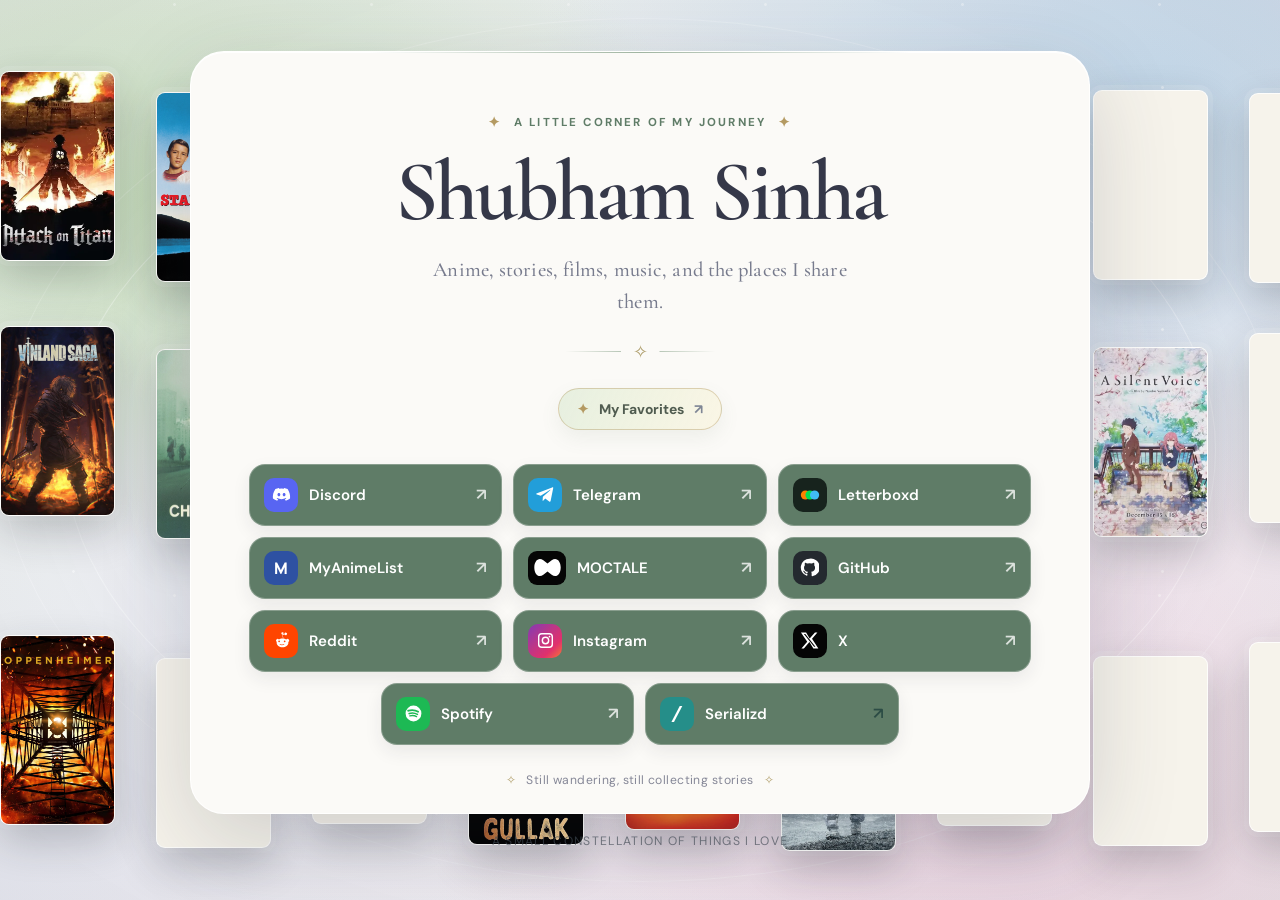
==== index.html @ 3f1599e7 "Add personal social hub website" ====
<!doctype html>
<html lang="en">
<head>
  <meta charset="utf-8">
  <meta name="viewport" content="width=device-width, initial-scale=1">
  <meta name="theme-color" content="#e8eee8">
  <meta name="description" content="Shubham Sinha's corner of the web: anime, films, stories, music, and more.">
  <title>Shubham Sinha — A Little Corner of My Journey</title>
  <link rel="preconnect" href="https://fonts.googleapis.com">
  <link rel="preconnect" href="https://fonts.gstatic.com" crossorigin>
  <link href="https://fonts.googleapis.com/css2?family=DM+Sans:wght@400;500;600;700&family=Manrope:wght@400;500;600;700;800&display=swap" rel="stylesheet">
  <link rel="stylesheet" href="style.css">
  <script src="script.js" defer></script>
</head>
<body>
  <div class="ambient-sky" aria-hidden="true">
    <div class="starfield"></div>
    <div class="orbit-ring orbit-ring--one"></div>
    <div class="orbit-ring orbit-ring--two"></div>
  </div>

  <div class="poster-field" aria-hidden="true">
    <div class="poster-lane poster-lane--one" data-lane="0"></div>
    <div class="poster-lane poster-lane--two" data-lane="1"></div>
    <div class="poster-lane poster-lane--three" data-lane="2"></div>
  </div>

  <main class="page-shell">
    <section class="profile-card" aria-labelledby="profile-name">
      <header class="profile-header">
        <p class="eyebrow"><span aria-hidden="true">✦</span> A little corner of my journey <span aria-hidden="true">✦</span></p>
        <h1 id="profile-name">Shubham Sinha</h1>
        <p class="intro">Anime, stories, films, music, and the places I share them.</p>
        <div class="journey-mark" aria-hidden="true"><span></span><i>✧</i><span></span></div>
        <a class="favorites-portal" href="favorites.html"><span class="favorites-portal__star" aria-hidden="true">✦</span><span>My Favorites</span><span class="favorites-portal__arrow" aria-hidden="true">↗</span></a>
      </header>

      <nav class="social-links" aria-label="Social profiles">
        <a class="social-link social-link--discord" href="https://discord.com/users/1115243371095658556" target="_blank" rel="noopener noreferrer"><span class="social-icon" aria-hidden="true"><svg viewBox="0 0 24 24"><path d="M19.7 5.1a18 18 0 0 0-4.4-1.4l-.5 1a16.7 16.7 0 0 0-5.6 0l-.5-1a18 18 0 0 0-4.4 1.4C1.5 9.2.8 13.2 1.2 17.1a18 18 0 0 0 5.4 2.7l1.2-2a11.7 11.7 0 0 1-1.9-.9l.5-.4a12.8 12.8 0 0 0 11.2 0l.5.4a11.7 11.7 0 0 1-1.9.9l1.2 2a18 18 0 0 0 5.4-2.7c.5-4.6-.8-8.5-3.1-12ZM8.7 14.2c-1 0-1.8-.9-1.8-2s.8-2 1.8-2 1.8.9 1.8 2-.8 2-1.8 2Zm6.6 0c-1 0-1.8-.9-1.8-2s.8-2 1.8-2 1.8.9 1.8 2-.8 2-1.8 2Z"/></svg></span><span class="social-name">Discord</span><span class="link-arrow" aria-hidden="true">↗</span></a>
        <a class="social-link social-link--telegram" href="https://t.me/" target="_blank" rel="noopener noreferrer"><span class="social-icon" aria-hidden="true"><svg viewBox="0 0 24 24"><path d="M21.7 4.2 18.5 20c-.2 1.1-.9 1.4-1.8.9l-5-3.7-2.4 2.3c-.3.3-.5.5-1 .5l.4-5.1 9.3-8.4c.4-.4-.1-.6-.6-.2L6 13.5l-4.9-1.6c-1.1-.3-1.1-1.1.2-1.6L20.4 3c.9-.3 1.7.2 1.3 1.2Z"/></svg></span><span class="social-name">Telegram</span><span class="link-arrow" aria-hidden="true">↗</span></a>
        <a class="social-link social-link--letterboxd" href="https://letterboxd.com/_sinhashubham_/" target="_blank" rel="noopener noreferrer"><span class="social-icon letterboxd-mark" aria-hidden="true"><svg viewBox="0 0 24 24"><circle cx="7" cy="12" r="5"/><circle cx="12" cy="12" r="5"/><circle cx="17" cy="12" r="5"/></svg></span><span class="social-name">Letterboxd</span><span class="link-arrow" aria-hidden="true">↗</span></a>
        <a class="social-link social-link--mal" href="https://myanimelist.net/profile/lunthra" target="_blank" rel="noopener noreferrer"><span class="social-icon mal-mark" aria-hidden="true">M</span><span class="social-name">MyAnimeList</span><span class="link-arrow" aria-hidden="true">↗</span></a>
        <a class="social-link social-link--moctale" href="https://www.moctale.in/u/shubham_sinha" target="_blank" rel="noopener noreferrer"><span class="social-icon moctale-mark" aria-hidden="true"><svg viewBox="0 0 30 24"><path d="M3 12C3 5.8 7 2.2 11.2 5.4L15 8.3l3.8-2.9C23 2.2 27 5.8 27 12s-4 9.8-8.2 6.6L15 15.7l-3.8 2.9C7 21.8 3 18.2 3 12Z"/></svg></span><span class="social-name">MOCTALE</span><span class="link-arrow" aria-hidden="true">↗</span></a>
        <a class="social-link social-link--github" href="https://github.com/Lunthra" target="_blank" rel="noopener noreferrer"><span class="social-icon" aria-hidden="true"><svg viewBox="0 0 24 24"><path d="M12 .9a11.1 11.1 0 0 0-3.5 21.6c.6.1.8-.3.8-.6v-2.1c-3.1.7-3.8-1.3-3.8-1.3-.5-1.3-1.2-1.6-1.2-1.6-1-.7.1-.7.1-.7 1.1.1 1.7 1.1 1.7 1.1 1 .1.8 2.4 3.4 1.7.1-.7.4-1.2.7-1.5-2.5-.3-5.1-1.3-5.1-5.5 0-1.2.4-2.2 1.1-3-.1-.3-.5-1.5.1-3.1 0 0 .9-.3 3 1.1a10.4 10.4 0 0 1 5.5 0c2.1-1.4 3-1.1 3-1.1.6 1.6.2 2.8.1 3.1.7.8 1.1 1.8 1.1 3 0 4.2-2.6 5.2-5.1 5.5.4.3.8 1 .8 2v3c0 .3.2.7.8.6A11.1 11.1 0 0 0 12 .9Z"/></svg></span><span class="social-name">GitHub</span><span class="link-arrow" aria-hidden="true">↗</span></a>
        <a class="social-link social-link--reddit" href="https://www.reddit.com/user/ShubhamSinha_/" target="_blank" rel="noopener noreferrer"><span class="social-icon" aria-hidden="true"><svg viewBox="0 0 24 24"><path d="M14.8 3.2a1.5 1.5 0 1 0-1.4 1.5l1 4.6a12 12 0 0 0-5.7 1.4 2.1 2.1 0 1 0-2.7 3.2c0 .3-.1.6-.1.9 0 3.2 3.3 5.8 7.4 5.8s7.4-2.6 7.4-5.8l-.1-.9a2.1 2.1 0 1 0-2.6-3.2 12 12 0 0 0-4.1-1.3l-.9-4.3 3-.6a1.6 1.6 0 1 0-.2-1l-3.5.7ZM9 14.1a1.1 1.1 0 1 1 0-2.2 1.1 1.1 0 0 1 0 2.2Zm6.3 3.1a5 5 0 0 1-5.5 0 .5.5 0 0 1 .6-.8 4 4 0 0 0 4.3 0 .5.5 0 1 1 .6.8Zm.7-3.1a1.1 1.1 0 1 1 0-2.2 1.1 1.1 0 0 1 0 2.2Z"/></svg></span><span class="social-name">Reddit</span><span class="link-arrow" aria-hidden="true">↗</span></a>
        <a class="social-link social-link--instagram" href="https://www.instagram.com/_sinhashubham_/" target="_blank" rel="noopener noreferrer"><span class="social-icon" aria-hidden="true"><svg viewBox="0 0 24 24"><path d="M7.3 2.5h9.4a4.8 4.8 0 0 1 4.8 4.8v9.4a4.8 4.8 0 0 1-4.8 4.8H7.3a4.8 4.8 0 0 1-4.8-4.8V7.3a4.8 4.8 0 0 1 4.8-4.8Zm0 1.8a3 3 0 0 0-3 3v9.4a3 3 0 0 0 3 3h9.4a3 3 0 0 0 3-3V7.3a3 3 0 0 0-3-3H7.3ZM12 7.1a4.9 4.9 0 1 1 0 9.8 4.9 4.9 0 0 1 0-9.8Zm0 1.8a3.1 3.1 0 1 0 0 6.2 3.1 3.1 0 0 0 0-6.2Zm5.1-3a1.1 1.1 0 1 1 0 2.2 1.1 1.1 0 0 1 0-2.2Z"/></svg></span><span class="social-name">Instagram</span><span class="link-arrow" aria-hidden="true">↗</span></a>
        <a class="social-link social-link--x" href="https://x.com/SSinha6355" target="_blank" rel="noopener noreferrer"><span class="social-icon" aria-hidden="true"><svg viewBox="0 0 24 24"><path d="M18.9 2H22l-6.8 7.8L23.2 22h-6.3l-5-8-7 8H1.8l7.3-8.4L1.2 2h6.5l4.5 7.4L18.9 2Zm-1.1 18h1.7L6.7 3.9H4.9L17.8 20Z"/></svg></span><span class="social-name">X</span><span class="link-arrow" aria-hidden="true">↗</span></a>
        <a class="social-link social-link--spotify" href="https://open.spotify.com/user/31fpom3zlv6yt6jeaqxa42qtnzzy" target="_blank" rel="noopener noreferrer"><span class="social-icon" aria-hidden="true"><svg viewBox="0 0 24 24"><path d="M12 2a10 10 0 1 0 0 20 10 10 0 0 0 0-20Zm4.6 14.4a.8.8 0 0 1-1.1.3 9.7 9.7 0 0 0-7.8-.9.8.8 0 1 1-.5-1.5 11.2 11.2 0 0 1 9.1 1 .8.8 0 0 1 .3 1.1Zm1.2-2.7a1 1 0 0 1-1.3.3 12 12 0 0 0-9.4-1.1 1 1 0 1 1-.6-1.8 14 14 0 0 1 11 1.3 1 1 0 0 1 .3 1.3Zm.1-2.8A14.5 14.5 0 0 0 6 9.5a1.2 1.2 0 1 1-.7-2.2 16.8 16.8 0 0 1 13.3 1.6 1.2 1.2 0 0 1-.7 2Z"/></svg></span><span class="social-name">Spotify</span><span class="link-arrow" aria-hidden="true">↗</span></a>
        <a class="social-link social-link--serializd" href="https://www.serializd.com/user/Shubham_sinha/profile" target="_blank" rel="noopener noreferrer"><span class="social-icon serializd-mark" aria-hidden="true"><svg viewBox="0 0 24 24"><path d="M17.8 3.2 8.7 20.8H5.9L15 3.2h2.8Z"/></svg></span><span class="social-name">Serializd</span><span class="link-arrow" aria-hidden="true">↗</span></a>
      </nav>

      <footer class="card-footer"><span aria-hidden="true">✧</span> Still wandering, still collecting stories <span aria-hidden="true">✧</span></footer>
    </section>
    <p class="page-note">A small constellation of things I love</p>
  </main>
</body>
</html>
---- style.css ----
@import url("https://fonts.googleapis.com/css2?family=Cormorant+Garamond:ital,wght@0,400;0,500;0,600;0,700;1,400;1,500&display=swap");

:root {
  color-scheme: light;
  --ink: #353849;
  --muted: #777b8d;
  --sage-deep: #5f7c67;
  --line: rgba(80, 85, 105, .15);
  --shadow: 0 28px 90px rgba(47, 54, 68, .19);
}

* { box-sizing: border-box; }
html { min-width: 320px; min-height: 100%; scroll-behavior: smooth; }
body {
  position: relative; isolation: isolate; display: grid; min-height: 100vh; margin: 0;
  padding: clamp(24px, 5vh, 64px) 22px; overflow-x: hidden; place-items: center; color: var(--ink);
  background: radial-gradient(ellipse at 13% 22%, rgba(193,220,179,.88), transparent 34rem),
    radial-gradient(ellipse at 89% 12%, rgba(185,211,232,.88), transparent 38rem),
    radial-gradient(ellipse at 77% 89%, rgba(233,202,221,.70), transparent 35rem),
    linear-gradient(145deg, #e8eee8 0%, #e8e9f2 49%, #f1e8eb 100%);
  font-family: "DM Sans", sans-serif;
}
body::before { position: fixed; z-index: -2; inset: 0; pointer-events: none; content: ""; opacity: .45;
  background-image: radial-gradient(circle, rgba(255,255,255,.95) 1px, transparent 1.8px), radial-gradient(circle, rgba(255,255,255,.8) 1px, transparent 1.8px);
  background-size: 121px 121px, 197px 197px; background-position: 13px 27px, 76px 103px; }
.ambient-sky { position: fixed; z-index: -1; inset: 0; overflow: hidden; pointer-events: none; }
.starfield { position: absolute; inset: 0; background: radial-gradient(ellipse at center, transparent 16%, rgba(246,246,241,.10) 68%, rgba(54,61,75,.12) 140%); }
.orbit-ring { position: absolute; top: 50%; left: 50%; width: min(90vw,1280px); height: min(82vh,900px); border: 1px solid rgba(255,255,255,.33); border-radius: 50%; transform: translate(-50%,-50%); }
.orbit-ring--two { width: min(100vw,1450px); height: min(96vh,1080px); border-color: rgba(255,255,255,.19); }

.poster-field { position: fixed; z-index: 1; inset: 0; overflow: hidden; pointer-events: none; }
.poster-lane { position: absolute; left: 0; width: 100%; height: clamp(120px, 16vw, 190px); overflow: visible; }
.poster-lane--one { top: 9%; }
.poster-lane--two { top: 37.5%; }
.poster-lane--three { bottom: 7%; }
.poster-track { display: flex; width: max-content; height: 100%; animation: poster-loop var(--loop-duration, 70s) linear infinite; will-change: transform; }
.poster-track--reverse { animation-direction: reverse; }
.poster-group { display: flex; height: 100%; align-items: center; gap: clamp(24px, 3.2vw, 54px); padding-right: clamp(24px, 3.2vw, 54px); }
.poster-frame { position: relative; flex: 0 0 auto; width: clamp(86px, 9vw, 142px); height: 100%; align-self: center; overflow: hidden; border: 1px solid rgba(255,255,255,.82); border-radius: 9px; background: #f6f3eb; box-shadow: 0 16px 42px rgba(33,39,48,.24), 0 0 0 5px rgba(255,255,255,.12); transform: translateY(var(--poster-offset, 0px)); }
.poster-frame img { display: block; width: 100%; height: 100%; object-fit: cover; background: transparent; }
@keyframes poster-loop { to { transform: translateX(-50%); } }

.page-shell { position: relative; z-index: 2; width: min(100%, 900px); margin: auto; }
.profile-card { position: relative; padding: clamp(34px,5vw,62px) clamp(22px,5vw,58px) 25px; overflow: hidden; border: 1px solid rgba(255,255,255,.92); border-radius: 34px; background: #fbfaf7; box-shadow: var(--shadow), inset 0 1px 0 rgba(255,255,255,.98); }
.profile-card::before { position: absolute; top: 0; left: 50%; width: min(66%,540px); height: 1px; content: ""; background: linear-gradient(90deg,transparent,rgba(128,156,130,.75),transparent); transform: translateX(-50%); }
.profile-header { max-width: 650px; margin: 0 auto 34px; text-align: center; }
.eyebrow { display: flex; align-items: center; justify-content: center; gap: 12px; margin: 0 0 17px; color: var(--sage-deep); font-size: .72rem; font-weight: 700; letter-spacing: .19em; text-transform: uppercase; }
.eyebrow span { color: #b49a62; font-size: .85rem; }
h1 { margin: 0; font-family: "Manrope", sans-serif; font-size: clamp(2.6rem,7vw,5rem); font-weight: 800; letter-spacing: -.075em; line-height: 1.04; }
.intro { max-width: 450px; margin: 17px auto 0; color: var(--muted); font-size: clamp(.98rem,2vw,1.12rem); line-height: 1.75; }
.journey-mark { display: flex; width: 150px; align-items: center; gap: 12px; margin: 23px auto 0; color: #ad9c69; }
.journey-mark span { height: 1px; flex: 1; background: linear-gradient(90deg,transparent,rgba(128,156,130,.55)); }
.journey-mark span:last-child { transform: scaleX(-1); }
.journey-mark i { font-size: 1.1rem; font-style: normal; }
.social-links { display: grid; grid-template-columns: repeat(6,minmax(0,1fr)); gap: 11px; } .social-links > a { grid-column: span 2; } .social-links > a:nth-last-child(2) { grid-column: 2 / span 2; } .social-links > a:last-child { grid-column: 4 / span 2; }
.social-links a { --brand: #5f7c67; --tint: #f2f6f1; display: flex; min-height: 62px; align-items: center; justify-content: flex-start; gap: 11px; padding: 12px 14px; border: 1px solid color-mix(in srgb,var(--brand) 23%,white); border-radius: 16px; color: var(--ink); background: var(--tint); font-size: .94rem; font-weight: 600; text-decoration: none; transition: transform 220ms ease, background-color 220ms ease, border-color 220ms ease, box-shadow 220ms ease; }
.social-links a:hover { transform: translateY(-3px); border-color: color-mix(in srgb,var(--brand) 54%,white); background: color-mix(in srgb,var(--brand) 13%,white); box-shadow: 0 12px 28px color-mix(in srgb,var(--brand) 14%,transparent); }
.social-link--discord { --brand:#5865f2; --tint:#f1f2ff; }
.social-link--telegram { --brand:#229ed9; --tint:#eff9fd; }
.social-link--letterboxd { --brand:#16883d; --tint:#edf8f0; }
.social-link--mal { --brand:#2e51a2; --tint:#f0f3fb; }
.social-link--moctale { --brand:#697b69; --tint:#f2f5f0; }
.social-link--github { --brand:#24292f; --tint:#f1f2f3; }
.social-link--reddit { --brand:#ff4500; --tint:#fff3ee; }
.social-link--instagram { --brand:#d94379; --tint:#fff0f5; }
.social-link--x { --brand:#111111; --tint:#f1f1f1; }
.social-link--spotify { --brand:#16883d; --tint:#eef8f0; }
.social-link--serializd { --brand:#3baf9d; --tint:#eefdFA; }
.social-icon { display: grid; width: 34px; height: 34px; flex: 0 0 34px; place-items: center; border-radius: 10px; color: #fff; background: var(--brand); }
.social-icon svg { display: block; width: 19px; height: 19px; fill: currentColor; }
.letterboxd-mark svg { width: 22px; height: 22px; }
.mal-mark,.moctale-mark { font-family: "Manrope",sans-serif; font-size: 1rem; font-weight: 800; letter-spacing: -.06em; }
.moctale-mark { border-radius: 50%; font-family: Georgia,serif; font-style: italic; }
.serializd-mark svg { width: 22px; height: 22px; }
.social-name { min-width: 0; overflow: hidden; text-overflow: ellipsis; white-space: nowrap; }
.link-arrow { margin-left: auto; color: color-mix(in srgb,var(--brand) 66%,#858797); font-size: 1.03rem; transition: transform 220ms ease,color 220ms ease; }
.social-links a:hover .link-arrow { color: var(--brand); transform: translate(2px,-2px); }
.social-links a:focus-visible { outline: 3px solid var(--brand); outline-offset: 3px; }
.card-footer { display: flex; align-items: center; justify-content: center; gap: 10px; margin-top: 27px; color: #858797; font-size: .76rem; letter-spacing: .035em; text-align: center; }
.card-footer span { color: #ae9b65; }
.page-note { margin: 19px 0 0; color: rgba(67,76,85,.67); font-size: .76rem; letter-spacing: .11em; text-align: center; text-transform: uppercase; }

@media (max-width: 1100px) { .page-shell { width: min(100%,820px); } .poster-lane { height: 140px; } .poster-frame { width: 100px; } }
@media (max-width: 720px) {
  body { padding: 25px 14px; }
  .page-shell { width: min(100%,580px); }
  .profile-card { padding: 37px 21px 22px; border-radius: 27px; background: #fbfaf7; }
  .profile-header { margin-bottom: 28px; }
  .social-links { grid-template-columns: repeat(4,minmax(0,1fr)); gap: 9px; } .social-links > a { grid-column: span 2; } .social-links > a:nth-last-child(2) { grid-column: span 2; } .social-links > a:last-child { grid-column: span 2; }
  .social-links a { min-height: 56px; gap: 9px; padding: 10px 11px; font-size: .84rem; } .social-icon { width: 31px; height: 31px; flex-basis: 31px; border-radius: 9px; } .social-icon svg { width: 17px; height: 17px; }
  .poster-lane { height: 104px; }
  .poster-frame { width: 70px; border-radius: 6px; }
  .poster-group { gap: 30px; padding-right: 30px; }
  .poster-lane--one { top: 4%; }
  .poster-lane--two { top: 43%; }
  .poster-lane--three { bottom: 4%; }
  .orbit-ring { width: 130vw; height: 78vh; }
  .orbit-ring--two { width: 150vw; height: 96vh; }
}
@media (max-width: 390px) { .social-links { grid-template-columns: 1fr; } .social-links > a,.social-links > a:nth-last-child(2),.social-links > a:last-child { grid-column: 1; } .eyebrow { gap: 7px; font-size: .62rem; letter-spacing: .14em; } .card-footer { font-size: .68rem; } }
@media (prefers-reduced-motion: reduce) { html { scroll-behavior: auto; } .poster-track { animation: none; } *,*::before,*::after { transition-duration: .01ms !important; } }

/* Full brand-color social buttons */
.social-links .social-link { --foreground:#fff; --button-background:var(--brand); color:var(--foreground); border-color:rgba(255,255,255,.26); background:var(--button-background); box-shadow:0 7px 18px rgba(36,43,55,.08); }
.social-links .social-link:hover { border-color:rgba(255,255,255,.5); background:var(--button-background); filter:brightness(.92); box-shadow:0 12px 26px rgba(36,43,55,.16); }
.social-links .social-link:focus-visible { outline:3px solid var(--brand); outline-offset:4px; }
.social-links .social-link .social-icon { color:var(--foreground); background:rgba(255,255,255,.16); }
.social-links .social-link .link-arrow { color:rgba(255,255,255,.78); }
.social-links .social-link:hover .link-arrow { color:#fff; }
.social-link--discord { --brand:#5865f2; }
.social-link--telegram { --brand:#229ed9; }
.social-link--letterboxd { --brand:#17231d; }
.social-links .social-link--letterboxd .social-icon { background:transparent; }
.social-link--letterboxd .letterboxd-mark svg circle:nth-child(1) { fill:#ff8000; }
.social-link--letterboxd .letterboxd-mark svg circle:nth-child(2) { fill:#00e054; }
.social-link--letterboxd .letterboxd-mark svg circle:nth-child(3) { fill:#40bcf4; }
.social-link--mal { --brand:#2e51a2; }
.social-link--moctale { --brand:#050505; }
.social-links .social-link--moctale .social-icon { width:38px; flex-basis:38px; background:transparent; }
.social-links .social-link--moctale .social-icon svg { width:33px; height:27px; }
.social-link--github { --brand:#24292f; }
.social-link--reddit { --brand:#ff4500; }
.social-link--instagram { --brand:#c13584; --button-background:linear-gradient(115deg,#833ab4 0%,#c13584 42%,#e1306c 72%,#f77737 100%); }
.social-link--x { --brand:#050505; }
.social-link--spotify { --brand:#16883d; }
.social-link--serializd { --brand:#54ded8; --foreground:#113333; }
.social-links .social-link--serializd .social-icon { color:#fff; background:#258e89; }
.social-links .social-link--serializd .link-arrow { color:rgba(17,51,51,.65); }
.social-links .social-link--serializd:hover .link-arrow { color:#113333; }

/* Keep the profile cards sage; apply each brand color only to its icon tile. */
.social-links .social-link { --brand:#5f7c67; --button-background:#5f7c67; color:#fff; border-color:rgba(255,255,255,.26); background:#5f7c67; }
.social-links .social-link:hover { background:#5f7c67; filter:brightness(.94); }
.social-links .social-link .social-icon { color:#fff; background:rgba(255,255,255,.16); }
.social-links .social-link--discord .social-icon { background:#5865f2; }
.social-links .social-link--telegram .social-icon { background:#229ed9; }
.social-links .social-link--letterboxd .social-icon { background:#17231d; }
.social-links .social-link--mal .social-icon { background:#2e51a2; }
.social-links .social-link--moctale .social-icon { background:#050505; }
.social-links .social-link--github .social-icon { background:#24292f; }
.social-links .social-link--reddit .social-icon { background:#ff4500; }
.social-links .social-link--instagram .social-icon { background:linear-gradient(135deg,#833ab4 0%,#c13584 45%,#e1306c 72%,#f77737 100%); }
.social-links .social-link--x .social-icon { background:#050505; }
.social-links .social-link--spotify .social-icon { background:#1db954; }
.social-links .social-link--serializd .social-icon { background:#258e89; }
.social-links .social-link--letterboxd .letterboxd-mark svg circle:nth-child(1) { fill:#ff8000; }
.social-links .social-link--letterboxd .letterboxd-mark svg circle:nth-child(2) { fill:#00e054; }
.social-links .social-link--letterboxd .letterboxd-mark svg circle:nth-child(3) { fill:#40bcf4; }

/* Moctale's app mark sits in a rounded square, not a circle. */
.social-links .social-link--moctale .social-icon { border-radius:9px; background:#050505; }

.favorites-portal { display:flex; width:max-content; max-width:100%; align-items:center; justify-content:center; gap:10px; margin:25px auto 29px; padding:11px 18px; border:1px solid rgba(180,154,98,.42); border-radius:999px; color:#505c50; background:linear-gradient(115deg,rgba(225,237,218,.82),rgba(250,245,227,.92)); font-size:.87rem; font-weight:700; text-decoration:none; box-shadow:0 8px 20px rgba(95,124,103,.09); transition:transform 200ms ease,box-shadow 200ms ease,border-color 200ms ease; }
.favorites-portal:hover { transform:translateY(-2px); border-color:rgba(180,154,98,.75); box-shadow:0 12px 24px rgba(95,124,103,.14); }
.favorites-portal:focus-visible,.home-link:focus-visible { outline:3px solid #8597ab; outline-offset:4px; }
.favorites-portal__star { color:#b49a62; }
.favorites-portal__arrow { color:#7f8695; }
.favorites-page .profile-card { padding-bottom:clamp(30px,5vw,58px); }
.favorites-topline { display:flex; justify-content:center; margin:0 0 27px; }
.home-link { display:inline-flex; align-items:center; gap:9px; padding:9px 14px; border:1px solid var(--line); border-radius:999px; color:#596d5b; background:#fff; font-size:.84rem; font-weight:700; text-decoration:none; }
.favorites-intro { max-width:500px; }
.favorite-shelves { display:grid; grid-template-columns:repeat(2,minmax(0,1fr)); gap:13px; }
.favorite-shelf { position:relative; min-height:158px; overflow:hidden; padding:20px 21px; border:1px solid rgba(95,124,103,.17); border-radius:18px; background:linear-gradient(135deg,#f2f6ef 0%,#f8f5ec 100%); }
.favorite-shelf:nth-child(3n+2) { background:linear-gradient(135deg,#eff3f8 0%,#f7f3f7 100%); }
.favorite-shelf:nth-child(3n) { background:linear-gradient(135deg,#f7f0e7 0%,#f5f5ee 100%); }
.favorite-shelf__number { display:block; margin-bottom:14px; color:#a99868; font-size:.7rem; font-weight:700; letter-spacing:.17em; }
.favorite-shelf h2 { margin:0; color:var(--ink); font-family:"Manrope",sans-serif; font-size:1.15rem; font-weight:750; letter-spacing:-.035em; }
.favorite-shelf p { margin:8px 0 0; color:var(--muted); font-size:.83rem; line-height:1.5; }
.favorites-footer { margin-top:25px; }
@media (max-width:720px) { .favorites-portal { margin:21px auto 24px; } .favorite-shelves { gap:9px; } .favorite-shelf { min-height:145px; padding:16px 15px; } .favorite-shelf h2 { font-size:1.02rem; } }
@media (max-width:390px) { .favorite-shelves { grid-template-columns:1fr; } .favorite-shelf { min-height:128px; } }

/* Six four-image favorite shelves */
.favorites-page .favorite-shelves { display:grid; grid-template-columns:1fr; gap:16px; }
.favorites-page .favorite-shelf { min-height:0; padding:20px; border:1px solid rgba(95,124,103,.16); border-radius:20px; background:rgba(246,247,241,.84); }
.favorites-page .favorite-shelf:nth-child(3n+2) { background:rgba(241,244,248,.86); }
.favorites-page .favorite-shelf:nth-child(3n) { background:rgba(248,245,237,.9); }
.favorite-shelf__heading { display:flex; align-items:baseline; justify-content:space-between; gap:16px; margin:0 0 16px; }
.favorite-shelf__heading .favorite-shelf__number { margin:0; }
.favorite-shelf__heading h2 { font-size:clamp(1rem,2vw,1.22rem); }
.favorite-poster-grid { display:grid; grid-template-columns:repeat(4,minmax(0,1fr)); gap:12px; }
.favorite-poster { position:relative; min-width:0; overflow:hidden; aspect-ratio:2/3; margin:0; border:1px solid rgba(80,85,105,.12); border-radius:12px; background:linear-gradient(145deg,#e3e8e0,#e9e6ee 56%,#f0e8e2); box-shadow:0 8px 22px rgba(47,54,68,.09); }
.favorite-poster img { position:absolute; inset:0; display:block; width:100%; height:100%; object-fit:contain; opacity:0; transition:opacity 260ms ease; }
.favorite-poster.is-loaded img { opacity:1; }
.poster-empty-state { position:absolute; inset:0; display:flex; flex-direction:column; align-items:center; justify-content:center; gap:9px; padding:10px; color:#777d80; text-align:center; }
.poster-empty-state span { color:#a99868; font-family:"Manrope",sans-serif; font-size:1.65rem; font-weight:700; }
.poster-empty-state small { font-size:.73rem; line-height:1.35; }
.favorite-poster.is-loaded .poster-empty-state { display:none; }
@media (max-width:720px) { .favorites-page .favorite-shelves { gap:12px; } .favorites-page .favorite-shelf { padding:15px; } .favorite-poster-grid { gap:9px; } .favorite-shelf__heading { align-items:flex-start; flex-direction:column; gap:7px; } }
@media (prefers-reduced-motion:reduce) { .favorite-poster img { transition:none; } }


/* Favorite poster art and captions */
.favorites-page .favorite-shelves { display:grid; grid-template-columns:1fr; gap:16px; }
.favorites-page .favorite-shelf { min-height:0; padding:20px; border:1px solid rgba(95,124,103,.16); border-radius:20px; background:rgba(246,247,241,.84); }
.favorites-page .favorite-shelf:nth-child(3n+2) { background:rgba(241,244,248,.86); }
.favorites-page .favorite-shelf:nth-child(3n) { background:rgba(248,245,237,.9); }
.favorite-shelf__heading { display:flex; align-items:baseline; justify-content:space-between; gap:16px; margin:0 0 16px; }
.favorite-shelf__heading .favorite-shelf__number { margin:0; }
.favorite-shelf__heading h2 { font-size:clamp(1rem,2vw,1.22rem); }
.favorite-poster-grid { display:grid; grid-template-columns:repeat(4,minmax(0,1fr)); gap:12px; }
.favorites-page .favorite-poster { position:relative; display:flex; min-width:0; flex-direction:column; gap:9px; overflow:visible; aspect-ratio:auto; margin:0; border:0; border-radius:0; background:transparent; box-shadow:none; }
.favorite-poster-art { position:relative; width:100%; overflow:hidden; aspect-ratio:2/3; border:1px solid rgba(80,85,105,.12); border-radius:12px; background:linear-gradient(145deg,#e3e8e0,#e9e6ee 56%,#f0e8e2); box-shadow:0 8px 22px rgba(47,54,68,.09); }
.favorites-page .favorite-poster img { position:absolute; inset:0; display:block; width:100%; height:100%; object-fit:contain; opacity:0; transition:opacity 260ms ease; }
.favorites-page .favorite-poster.is-loaded img { opacity:1; }
.poster-empty-state { position:absolute; inset:0; display:flex; flex-direction:column; align-items:center; justify-content:center; gap:9px; padding:10px; color:#777d80; text-align:center; }
.poster-empty-state span { color:#a99868; font-family:"Manrope",sans-serif; font-size:1.65rem; font-weight:700; }
.poster-empty-state small { font-size:.73rem; line-height:1.35; }
.favorites-page .favorite-poster.is-loaded .poster-empty-state { display:none; }
.favorite-poster figcaption { min-height:2.8em; color:var(--ink); font-size:.78rem; font-weight:600; line-height:1.4; text-align:center; }
@media (max-width:720px) { .favorites-page .favorite-shelves { gap:12px; } .favorites-page .favorite-shelf { padding:15px; } .favorite-poster-grid { gap:9px; } .favorite-shelf__heading { align-items:flex-start; flex-direction:column; gap:7px; } .favorite-poster figcaption { font-size:.72rem; } }
@media (prefers-reduced-motion:reduce) { .favorite-poster img { transition:none; } }
/* Soft, storybook-like typography for the profile name and supporting copy. */
body:not(.favorites-page) h1 {
  font-family: "Cormorant Garamond", "Palatino Linotype", Georgia, serif;
  font-size: clamp(3.15rem, 7vw, 5.35rem);
  font-weight: 600;
  letter-spacing: -.035em;
  line-height: 1.04;
}
.intro,
.favorites-page .favorites-intro,
.favorite-shelf p {
  font-family: "Cormorant Garamond", "Palatino Linotype", Georgia, serif;
  font-size: clamp(1.08rem, 2vw, 1.28rem);
  font-weight: 500;
  letter-spacing: .005em;
  line-height: 1.55;
}
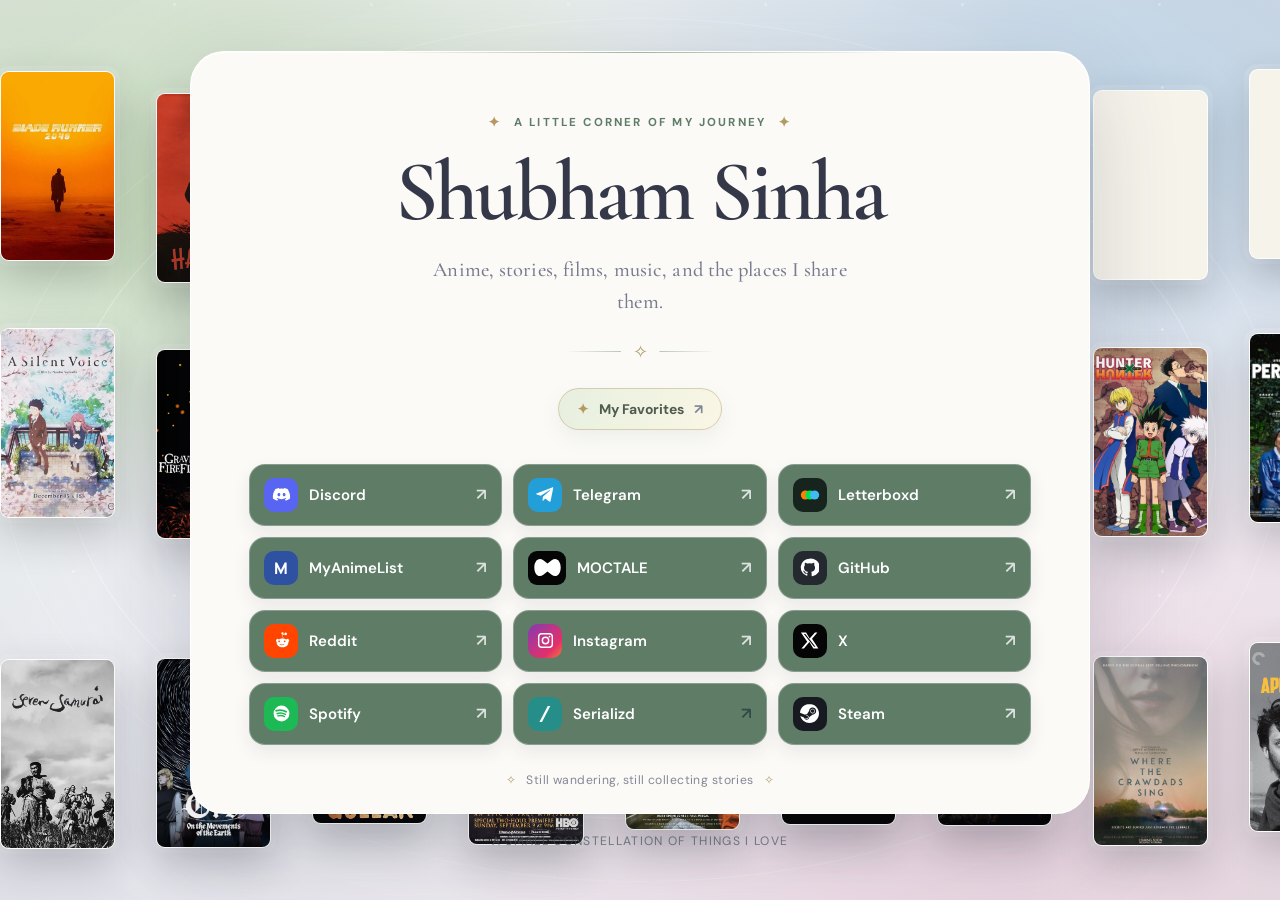
==== commit ec94aadc: "Add Telegram and Steam links" ====
--- a/index.html
+++ b/index.html
@@ -37,7 +37,7 @@
 
       <nav class="social-links" aria-label="Social profiles">
         <a class="social-link social-link--discord" href="https://discord.com/users/1115243371095658556" target="_blank" rel="noopener noreferrer"><span class="social-icon" aria-hidden="true"><svg viewBox="0 0 24 24"><path d="M19.7 5.1a18 18 0 0 0-4.4-1.4l-.5 1a16.7 16.7 0 0 0-5.6 0l-.5-1a18 18 0 0 0-4.4 1.4C1.5 9.2.8 13.2 1.2 17.1a18 18 0 0 0 5.4 2.7l1.2-2a11.7 11.7 0 0 1-1.9-.9l.5-.4a12.8 12.8 0 0 0 11.2 0l.5.4a11.7 11.7 0 0 1-1.9.9l1.2 2a18 18 0 0 0 5.4-2.7c.5-4.6-.8-8.5-3.1-12ZM8.7 14.2c-1 0-1.8-.9-1.8-2s.8-2 1.8-2 1.8.9 1.8 2-.8 2-1.8 2Zm6.6 0c-1 0-1.8-.9-1.8-2s.8-2 1.8-2 1.8.9 1.8 2-.8 2-1.8 2Z"/></svg></span><span class="social-name">Discord</span><span class="link-arrow" aria-hidden="true">↗</span></a>
-        <a class="social-link social-link--telegram" href="https://t.me/" target="_blank" rel="noopener noreferrer"><span class="social-icon" aria-hidden="true"><svg viewBox="0 0 24 24"><path d="M21.7 4.2 18.5 20c-.2 1.1-.9 1.4-1.8.9l-5-3.7-2.4 2.3c-.3.3-.5.5-1 .5l.4-5.1 9.3-8.4c.4-.4-.1-.6-.6-.2L6 13.5l-4.9-1.6c-1.1-.3-1.1-1.1.2-1.6L20.4 3c.9-.3 1.7.2 1.3 1.2Z"/></svg></span><span class="social-name">Telegram</span><span class="link-arrow" aria-hidden="true">↗</span></a>
+        <a class="social-link social-link--telegram" href="https://t.me/Shubham_sinha63" target="_blank" rel="noopener noreferrer"><span class="social-icon" aria-hidden="true"><svg viewBox="0 0 24 24"><path d="M21.7 4.2 18.5 20c-.2 1.1-.9 1.4-1.8.9l-5-3.7-2.4 2.3c-.3.3-.5.5-1 .5l.4-5.1 9.3-8.4c.4-.4-.1-.6-.6-.2L6 13.5l-4.9-1.6c-1.1-.3-1.1-1.1.2-1.6L20.4 3c.9-.3 1.7.2 1.3 1.2Z"/></svg></span><span class="social-name">Telegram</span><span class="link-arrow" aria-hidden="true">↗</span></a>
         <a class="social-link social-link--letterboxd" href="https://letterboxd.com/_sinhashubham_/" target="_blank" rel="noopener noreferrer"><span class="social-icon letterboxd-mark" aria-hidden="true"><svg viewBox="0 0 24 24"><circle cx="7" cy="12" r="5"/><circle cx="12" cy="12" r="5"/><circle cx="17" cy="12" r="5"/></svg></span><span class="social-name">Letterboxd</span><span class="link-arrow" aria-hidden="true">↗</span></a>
         <a class="social-link social-link--mal" href="https://myanimelist.net/profile/lunthra" target="_blank" rel="noopener noreferrer"><span class="social-icon mal-mark" aria-hidden="true">M</span><span class="social-name">MyAnimeList</span><span class="link-arrow" aria-hidden="true">↗</span></a>
         <a class="social-link social-link--moctale" href="https://www.moctale.in/u/shubham_sinha" target="_blank" rel="noopener noreferrer"><span class="social-icon moctale-mark" aria-hidden="true"><svg viewBox="0 0 30 24"><path d="M3 12C3 5.8 7 2.2 11.2 5.4L15 8.3l3.8-2.9C23 2.2 27 5.8 27 12s-4 9.8-8.2 6.6L15 15.7l-3.8 2.9C7 21.8 3 18.2 3 12Z"/></svg></span><span class="social-name">MOCTALE</span><span class="link-arrow" aria-hidden="true">↗</span></a>
@@ -47,6 +47,7 @@
         <a class="social-link social-link--x" href="https://x.com/SSinha6355" target="_blank" rel="noopener noreferrer"><span class="social-icon" aria-hidden="true"><svg viewBox="0 0 24 24"><path d="M18.9 2H22l-6.8 7.8L23.2 22h-6.3l-5-8-7 8H1.8l7.3-8.4L1.2 2h6.5l4.5 7.4L18.9 2Zm-1.1 18h1.7L6.7 3.9H4.9L17.8 20Z"/></svg></span><span class="social-name">X</span><span class="link-arrow" aria-hidden="true">↗</span></a>
         <a class="social-link social-link--spotify" href="https://open.spotify.com/user/31fpom3zlv6yt6jeaqxa42qtnzzy" target="_blank" rel="noopener noreferrer"><span class="social-icon" aria-hidden="true"><svg viewBox="0 0 24 24"><path d="M12 2a10 10 0 1 0 0 20 10 10 0 0 0 0-20Zm4.6 14.4a.8.8 0 0 1-1.1.3 9.7 9.7 0 0 0-7.8-.9.8.8 0 1 1-.5-1.5 11.2 11.2 0 0 1 9.1 1 .8.8 0 0 1 .3 1.1Zm1.2-2.7a1 1 0 0 1-1.3.3 12 12 0 0 0-9.4-1.1 1 1 0 1 1-.6-1.8 14 14 0 0 1 11 1.3 1 1 0 0 1 .3 1.3Zm.1-2.8A14.5 14.5 0 0 0 6 9.5a1.2 1.2 0 1 1-.7-2.2 16.8 16.8 0 0 1 13.3 1.6 1.2 1.2 0 0 1-.7 2Z"/></svg></span><span class="social-name">Spotify</span><span class="link-arrow" aria-hidden="true">↗</span></a>
         <a class="social-link social-link--serializd" href="https://www.serializd.com/user/Shubham_sinha/profile" target="_blank" rel="noopener noreferrer"><span class="social-icon serializd-mark" aria-hidden="true"><svg viewBox="0 0 24 24"><path d="M17.8 3.2 8.7 20.8H5.9L15 3.2h2.8Z"/></svg></span><span class="social-name">Serializd</span><span class="link-arrow" aria-hidden="true">↗</span></a>
+              <a class="social-link social-link--steam" href="https://steamcommunity.com/id/Lunthra/" target="_blank" rel="noopener noreferrer"><span class="social-icon" aria-hidden="true"><svg viewBox="0 0 24 24"><path d="M12 0C5.372 0 .511 4.86.022 11.037l6.432 2.658c.545-.371 1.203-.59 1.912-.59.063 0 .125.004.188.006l2.861-4.142V8.91c0-2.495 2.028-4.524 4.524-4.524 2.494 0 4.524 2.031 4.524 4.527s-2.03 4.525-4.524 4.525h-.105l-4.076 2.911c0 .052.004.105.004.159 0 1.875-1.515 3.396-3.39 3.396-1.635 0-3.016-1.173-3.331-2.727L.436 15.27C1.862 20.307 6.486 24 11.979 24c6.627 0 11.999-5.373 11.999-12S18.605 0 11.979 0zM7.54 18.21l-1.473-.61c.262.543.714.999 1.314 1.25 1.297.539 2.793-.076 3.332-1.375.263-.63.264-1.319.005-1.949s-.75-1.121-1.377-1.383c-.624-.26-1.29-.249-1.878-.03l1.523.63c.956.4 1.409 1.5 1.009 2.455-.397.957-1.497 1.41-2.454 1.012H7.54zm11.415-9.303c0-1.662-1.353-3.015-3.015-3.015-1.665 0-3.015 1.353-3.015 3.015 0 1.665 1.35 3.015 3.015 3.015 1.663 0 3.015-1.35 3.015-3.015zm-5.273-.005c0-1.252 1.013-2.266 2.265-2.266 1.249 0 2.266 1.014 2.266 2.266 0 1.251-1.017 2.265-2.266 2.265-1.253 0-2.265-1.014-2.265-2.266z"/></svg></span><span class="social-name">Steam</span><span class="link-arrow" aria-hidden="true">↗</span></a>
       </nav>
 
       <footer class="card-footer"><span aria-hidden="true">✧</span> Still wandering, still collecting stories <span aria-hidden="true">✧</span></footer>
@@ -55,3 +56,4 @@
   </main>
 </body>
 </html>
+
--- a/style.css
+++ b/style.css
@@ -52,7 +52,7 @@
 .journey-mark span { height: 1px; flex: 1; background: linear-gradient(90deg,transparent,rgba(128,156,130,.55)); }
 .journey-mark span:last-child { transform: scaleX(-1); }
 .journey-mark i { font-size: 1.1rem; font-style: normal; }
-.social-links { display: grid; grid-template-columns: repeat(6,minmax(0,1fr)); gap: 11px; } .social-links > a { grid-column: span 2; } .social-links > a:nth-last-child(2) { grid-column: 2 / span 2; } .social-links > a:last-child { grid-column: 4 / span 2; }
+.social-links { display: grid; grid-template-columns: repeat(6,minmax(0,1fr)); gap: 11px; } .social-links > a { grid-column: span 2; }
 .social-links a { --brand: #5f7c67; --tint: #f2f6f1; display: flex; min-height: 62px; align-items: center; justify-content: flex-start; gap: 11px; padding: 12px 14px; border: 1px solid color-mix(in srgb,var(--brand) 23%,white); border-radius: 16px; color: var(--ink); background: var(--tint); font-size: .94rem; font-weight: 600; text-decoration: none; transition: transform 220ms ease, background-color 220ms ease, border-color 220ms ease, box-shadow 220ms ease; }
 .social-links a:hover { transform: translateY(-3px); border-color: color-mix(in srgb,var(--brand) 54%,white); background: color-mix(in srgb,var(--brand) 13%,white); box-shadow: 0 12px 28px color-mix(in srgb,var(--brand) 14%,transparent); }
 .social-link--discord { --brand:#5865f2; --tint:#f1f2ff; }
@@ -86,7 +86,7 @@
   .page-shell { width: min(100%,580px); }
   .profile-card { padding: 37px 21px 22px; border-radius: 27px; background: #fbfaf7; }
   .profile-header { margin-bottom: 28px; }
-  .social-links { grid-template-columns: repeat(4,minmax(0,1fr)); gap: 9px; } .social-links > a { grid-column: span 2; } .social-links > a:nth-last-child(2) { grid-column: span 2; } .social-links > a:last-child { grid-column: span 2; }
+  .social-links { grid-template-columns: repeat(4,minmax(0,1fr)); gap: 9px; } .social-links > a { grid-column: span 2; }
   .social-links a { min-height: 56px; gap: 9px; padding: 10px 11px; font-size: .84rem; } .social-icon { width: 31px; height: 31px; flex-basis: 31px; border-radius: 9px; } .social-icon svg { width: 17px; height: 17px; }
   .poster-lane { height: 104px; }
   .poster-frame { width: 70px; border-radius: 6px; }
@@ -97,7 +97,7 @@
   .orbit-ring { width: 130vw; height: 78vh; }
   .orbit-ring--two { width: 150vw; height: 96vh; }
 }
-@media (max-width: 390px) { .social-links { grid-template-columns: 1fr; } .social-links > a,.social-links > a:nth-last-child(2),.social-links > a:last-child { grid-column: 1; } .eyebrow { gap: 7px; font-size: .62rem; letter-spacing: .14em; } .card-footer { font-size: .68rem; } }
+@media (max-width: 390px) { .social-links { grid-template-columns: 1fr; } .social-links > a { grid-column: 1; } .eyebrow { gap: 7px; font-size: .62rem; letter-spacing: .14em; } .card-footer { font-size: .68rem; } }
 @media (prefers-reduced-motion: reduce) { html { scroll-behavior: auto; } .poster-track { animation: none; } *,*::before,*::after { transition-duration: .01ms !important; } }
 
 /* Full brand-color social buttons */
@@ -227,3 +227,7 @@
   letter-spacing: .005em;
   line-height: 1.55;
 }
+
+.social-link--steam { --brand:#171a21; }
+.social-links .social-link--steam .social-icon { background:#171a21; }
+
